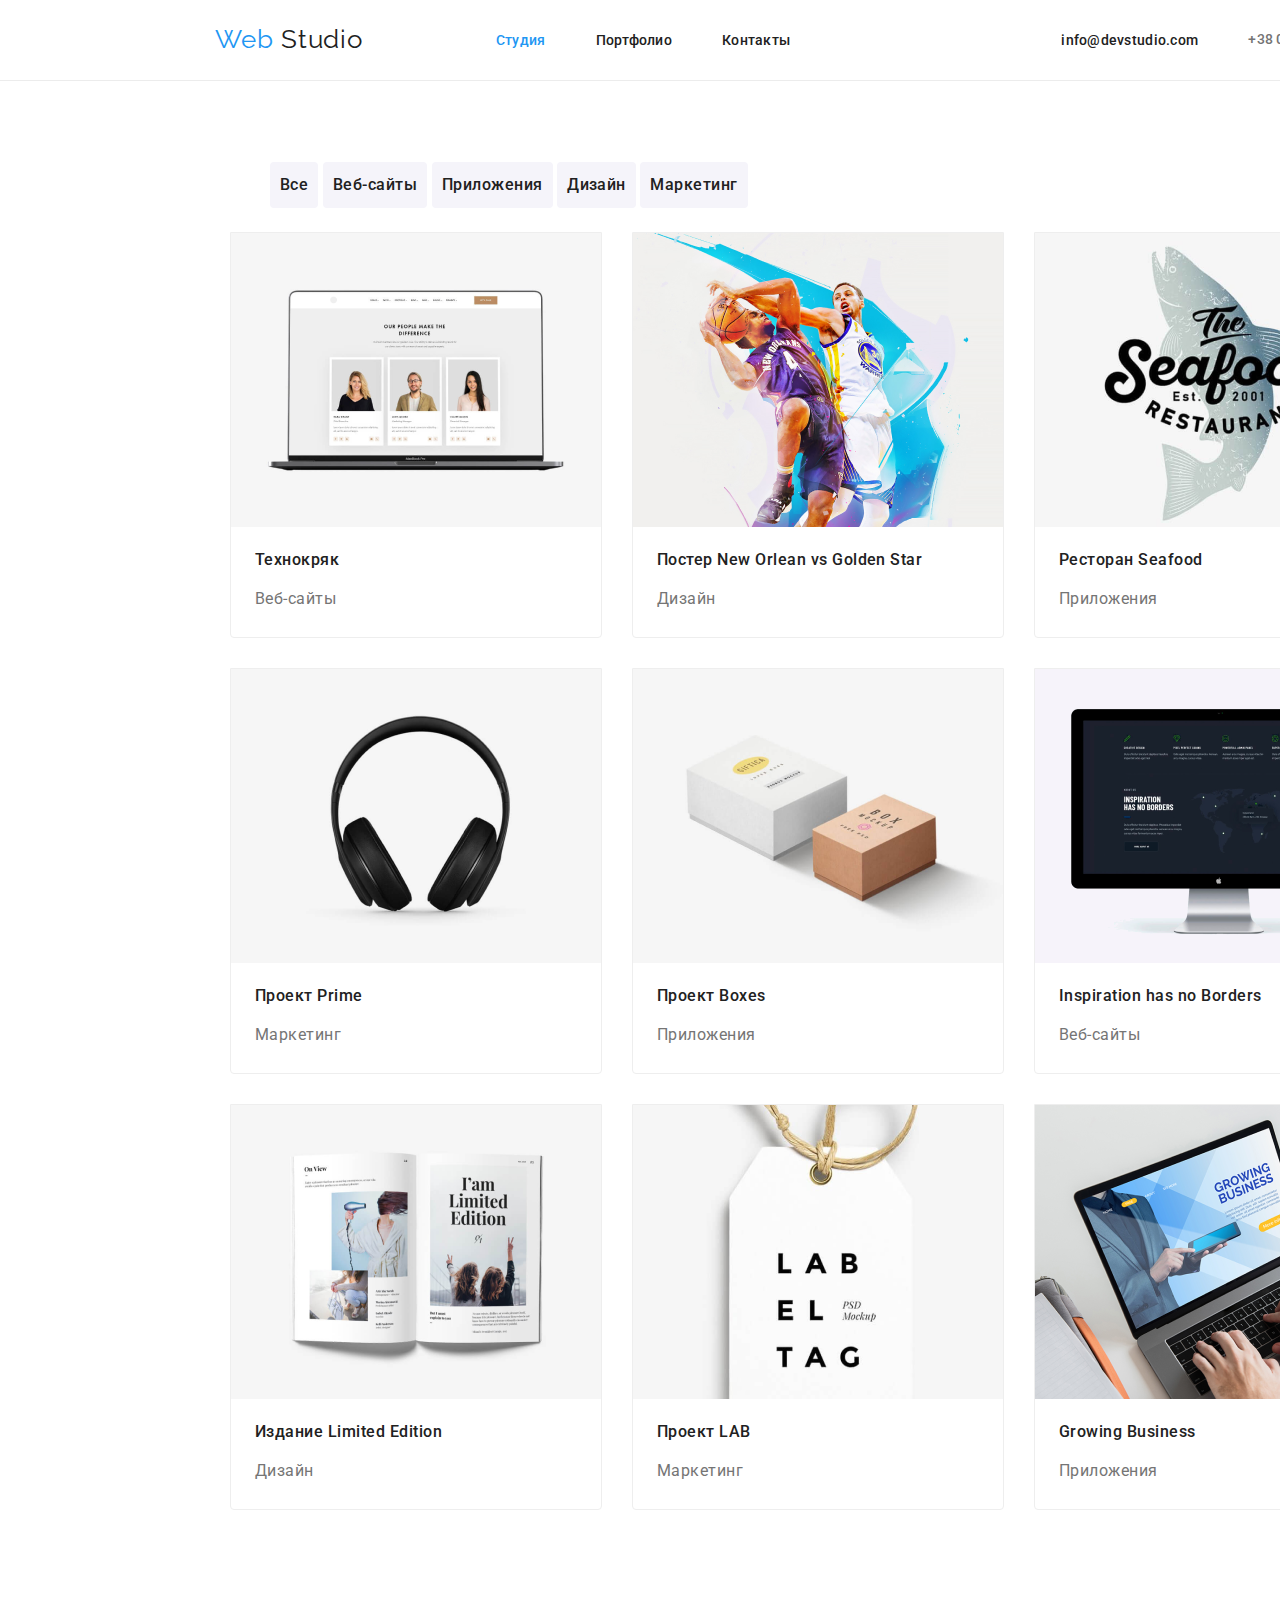
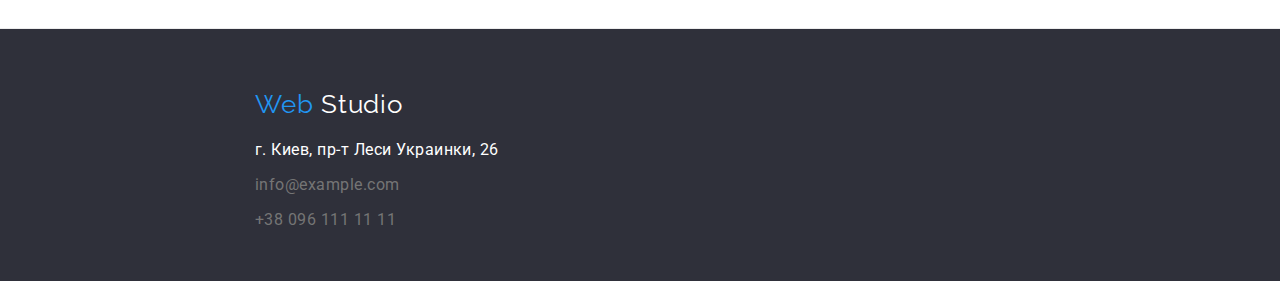
==== portfolio.html @ 9558bde0 "обнова" ====
<!DOCTYPE html>
<html lang="ru">

<head>
<title>макет</title>
<link href="css/styles.css" rel="stylesheet" type="text/css">
<meta charset="utf-8">
<link rel="preconnect" href="https://fonts.googleapis.com">
<link rel="preconnect" href="https://fonts.gstatic.com" crossorigin>
<link href="https://fonts.googleapis.com/css2?family=Raleway:wght@700&family=Roboto:wght@400;500;700;900&display=swap"
    rel="stylesheet">
   </head>

<body>
    <header>
        <nav class="nav">
            <a class="logo" href="index.html">Web <span class="logo-accent">Studio</span></a>
            <ul class="menu list">
                <li><a class="link current" href="/">Студия</a></li>
                <li><a class="link" href="/portfolio.html">Портфолио</a></li>
                <li><a class="link" href="#">Контакты</a></li>
            </ul>
    
            <ul class="address-nav list">
                <li><a class="link" href="emailto:info@devstudio.com">info@devstudio.com</a></li>
                <li><a class="menu-tel">+38 096 111 11 11</a></li>
            </ul>
        </nav>
    </header>
    <main>
        <section class="portfolio">
            <h1 class="htittle">Портфолио</h1>
            <ul class="filter list">
                <li><a href=""  class="link btn secondary">Все</a></li>
                <li><a href=""  class="link btn secondary">Веб-сайты</a></li>
                <li><a href="" class="link btn secondary">Приложения</a></li>
                <li><a href="" class="link btn secondary">Дизайн</a></li>
                <li><a href="" class="link btn secondary">Маркетинг</a></li>
            </ul>            
            <ul class="product list">
                <li class="cardfolio"><img src="/img/portfolio/img1.png"alt="" width="370"><h2 class="tittle">Технокряк</h2><p class="text">Веб-сайты</p></li>
                <li class="cardfolio"><img src="/img/portfolio/img2.png"alt="" width="370"><h2 class="tittle">Постер New Orlean vs Golden Star</h2><p class="text">Дизайн</p></li>
                <li class="cardfolio"><img src="/img/portfolio/img3.png"alt="" width="370"><h2 class="tittle">Ресторан Seafood</h2><p class="text">Приложения</p></li>
                <li class="cardfolio"><img src="/img/portfolio/img4.png"alt="" width="370"><h2 class="tittle">Проект Prime</h2><p class="text">Маркетинг</p></li>
                <li class="cardfolio"><img src="/img/portfolio/img5.png"alt="" width="370"><h2 class="tittle">Проект Boxes</h2><p class="text">Приложения</p></li>
                <li class="cardfolio"><img src="/img/portfolio/img6.png"alt="" width="370"><h2 class="tittle">Inspiration has no Borders</h2><p class="text">Веб-сайты</p></li>
                <li class="cardfolio"><img src="/img/portfolio/img7.png"alt="" width="370"><h2 class="tittle">Издание Limited Edition</h2><p class="text">Дизайн</p></li>
                <li class="cardfolio"><img src="/img/portfolio/img8.png"alt="" width="370"><h2 class="tittle">Проект LAB</h2><p class="text">Маркетинг</p></li>
                <li class="cardfolio"><img src="/img/portfolio/img9.png"alt="" width="370"><h2 class="tittle">Growing Business</h2><p class="text">Приложения</p></li>
            </ul>
        </section>
    </main>
        <footer class="footer-second">
            <a class="footer-logo" href="index.html">Web <span class="footer-accent">Studio</span></a>
            <ul class="footer list">
                <li><a class="address link" href="https://bit.ly/3pXMvUd" target="_blank" rel="noopener noreferrer">г. Киев,
                        пр-т Леси Украинки, 26</a> </li>
                <li>
                    <p class="text">info@example.com</p>
                </li>
                <li>
                    <p class="text">+38 096 111 11 11</p>
                </li>
            </ul>
        </footer>
</body>


</html>
---- css/styles.css ----
:root {
    --primary-grey-colour: #757575;
    --black-colour: #212121;
    --ascent-blue-colour: #2196F3;
    --alt-white-colour: #FFFFFF;
}
body {
    margin: 0px;
    font-family: Roboto;
    letter-spacing: 0.03em;
    background-color: var(--alt-white-colour);
}
.list {
    list-style: none;
}

/*  Логотип  */
.logo {
    padding-top:24px;
    padding-bottom: 25px;
    margin-left: 215px;
    display: block;
    font-family: Raleway, sans-serif;
    font-size: 26px;
    line-height: 1.19;
    text-decoration: none;
    color: var(--ascent-blue-colour);
    letter-spacing: 0.03em;
}
.logo-accent {
    color: var(--black-colour);
}
.footer-accent {
    color: var(--alt-white-colour);
}

/* Меню */
.nav{display: flex;
    width: 1600px;
    height: 80px;
    align-items: center;
    border-bottom: 1px solid #ECECEC;
}
.menu{display: flex;
margin-left: 93px;}
.menu li {
    margin-right: 50px;
    font-weight: 500;
    font-size: 14px;
    line-height: 1.16;
    letter-spacing: 0.02em;
}
.menu .link:last-child{margin-right: 0;}
.link {
    display: block;
    text-decoration: none;
    color: var(--black-colour)
}
.current {
    color: var(--ascent-blue-colour);
}
.menu .link:hover,
.menu .link:focus {
    color: var(--ascent-blue-colour);
}
.address-nav{
    margin: auto;
    display: flex;}
.address-nav li{
    padding-top: 32px;
    padding-bottom: 32px;
    margin-right: 50px;
    font-weight: 500;
    font-size: 14px;
    line-height: 16px;
    letter-spacing: 0.02em;
}
.menu-tel {
    display: block;
    text-decoration: none;
    font-weight: 500;
    font-size: 14px;
    line-height: 1.14;
    letter-spacing: 0.02em;
    color: var(--primary-grey-colour);
}

/* Главный экран*/
.hero {
    max-width: 1600px;
    height: 600px;
    margin-left: 0;
    margin-right: 0;
    background-image: linear-gradient(rgba(0,0,0,0.5));
    background-image: url(/img/Imgbg.jpg)
}

.hero h1 {
    font-weight: 900;
    font-size: 44px;
    line-height: 1.36;
    text-align: center;
    letter-spacing: 0.06em;
    text-transform: uppercase;
    color: var(--alt-white-colour)
}

/* Особености */
.section-tittle {
    visibility: hidden;
    margin: 0px;}
.features {
    width: 1200px;
    height: 251px;
    margin-left: 215px;
    margin-top: 94px;}
.features-ul{
    display: flex;
    flex-wrap: wrap;
padding: 0px;}
.features-ul li {margin-right: 30px;}
.features-ul .list-item:last-child{margin-right: 0px;}
.features-tittle {
    font-weight: 700;
    font-size: 14px;
    line-height: 1.14;
    text-transform: uppercase;
    text-align: left;
    letter-spacing: 0.03em;
    color: var(--black-colour);}
.list-item {
    width: 270px;}

.features-text {
    font-weight: 400;
    font-size: 14px;
    line-height: 1.71;
    letter-spacing: 0.03em;
    color: var(--primary-grey-colour);
}

/* Кнопки */
.btn {
    color: var(--text-colour);
    background-color: var(--alt-white-colour);
}

.btn.primary {
    

    font-weight: 700;
    font-size: 16px;
    line-height: 1.88;
    align-items: center;
    text-align: center;
    letter-spacing: 0.06em;

    border-radius: 4px;
    background-color: var(--ascent-blue-colour);
    color: var(--alt-white-colour)
}

.btn.primary:hover {
    box-shadow: 0px 4px 4px rgba(0, 0, 0, 0.15);
    border-radius: 4px;
    cursor: pointer;
}

.btn.secondary {
    color: var(--black-colour);
    background-color: #F5F4FA;
    border-radius: 4px;
    border-color: #F5F4FA;
  
    font-family: 'Roboto';
    font-weight: 500;
    font-size: 16px;
    line-height: 1.62;
    text-align: center;
}

.btn.secondary:hover {
    color: var(--alt-white-colour);
    background: #2196F3;
    transition-duration: 0, 3s;
    box-shadow: 0px 3px 1px rgba(0, 0, 0, 0.1), 0px 1px 2px rgba(0, 0, 0, 0.08), 0px 2px 2px rgba(0, 0, 0, 0.12);
    border-radius: 4px;
}

/* Чем мы занимаемся */
.work {
    position: absolute;
    left: 185px;
    top: 929px;
}

.work-ul li {
    margin-inline: 30px;
    display: inline-block;
}

.work .tittle {
    position: relative;
    left: 30px;
    color: var(--black-colour);
    font-weight: 700;
    font-size: 36px;
    line-height: 1.16;
    text-align: center;
    margin-top: 94px;
    margin-bottom: 50px;
}

.box {
    width: 370px
}

/* Наша команда */
.team {
    position: absolute;
    width: 1600px;
    height: 648px;
    left: 0px;
    top: 1494px;
    background-color: #F5F4FA;
}

.card-ul li {
    position: relative;
    top: 94px;
    left: 185px;
    width: 270px;
    display: inline-block;
    margin-left: 30px;
}

.card {
    width: 270px;
    height: 368px;
    background: #FFFFFF;
    /* material shadow v1 */
    border-radius: 0px 0px 4px 4px;
}

.card:hover {
    box-shadow: 0px 1px 3px rgba(0, 0, 0, 0.12), 0px 1px 1px rgba(0, 0, 0, 0.14), 0px 2px 1px rgba(0, 0, 0, 0.2);
    cursor: pointer;
}

.team .title {
    position: relative;
    top: 60px;
    left: 45px;
    color: var(--black-colour);
    font-weight: 700;
    font-size: 36px;
    line-height: 1.16;
    text-align: center;
}

.card .tittle {
    font-weight: 500;
    font-size: 16px;
    line-height: 1.18;
    text-align: center;
    color: var(--black-colour);
}

.card .text {
    font-weight: 400;
    font-size: 16px;
    line-height: 1.18;
    text-align: center;
    color: var(--primary-grey-colour);
}

/* Подвал */
footer {
    position: absolute;
    width: 1600px;
    height: 252px;
    left: 0px;
    top: 2137px;

    background-color: #2F303A;
    border-top: 1px solid #ECECEC;
}
.footer {margin-left: 215px;
margin-top: 111px;}
.footer-second{
    position: absolute;
    top: 1628px;
}
.footer-logo {
    position: absolute;
    left: 255px;
    top: 60px;
    font-family: Raleway, sans-serif;
    font-size: 26px;
    line-height: 1.19;
    text-decoration: none;
    color: var(--ascent-blue-colour);
    letter-spacing: 0.03em;
}
.footer .text {
    color: var(--primary-grey-colour);
}
.address {
    color: var(--alt-white-colour);
}

/* Портфолио */
.portfolio {
    width: 1230px;
    padding-left: 15px;
    padding-right: 15px;
    margin-left: 215px;
}
.cardfolio {
    width: 370px;
    height: 404px;
    background: #FFFFFF;
    margin-right: 30px;
    /* material shadow v1 */
    border-radius: 0px 0px 4px 4px;
    border: 1px solid #EEEEEE;
}
.cardfolio:nth-child(3n){margin-right: 0px;}
.cardfolio:not(:nth-child(3n)) {
    margin-bottom: 30px;
}
.cardfolio:hover {
    box-shadow: 0px 1px 3px rgba(0, 0, 0, 0.12), 0px 1px 1px rgba(0, 0, 0, 0.14), 0px 2px 1px rgba(0, 0, 0, 0.2);
    cursor: pointer;
}
.product{
    display: flex;
    flex-wrap: wrap;
    padding-inline-start: 0px;}
.product li {
    display: inline-block;
}
.product .text {
    font-weight: 400;
    font-size: 16px;
    line-height: 1.18;
    margin-left: 24px;
    margin-top: 20px;
    color: var(--primary-grey-colour);
}
.product .tittle {
    font-weight: 500;
    font-size: 16px;
    line-height: 1.18;
    margin-left: 24px;
    margin-top: 20px;
    color: var(--black-colour);
}
.htittle {
    visibility: hidden;
}
.filter {
    width: 611px;
    height: 54px;
    margin-right: 8px;    
}
.filter .list{margin-right: 8px;
    padding: 0px;}
    .filter .link {padding: 10px}
    .filter .link:last-child{margin-right: 0px;}
.filter li {
    display: inline-block;
}
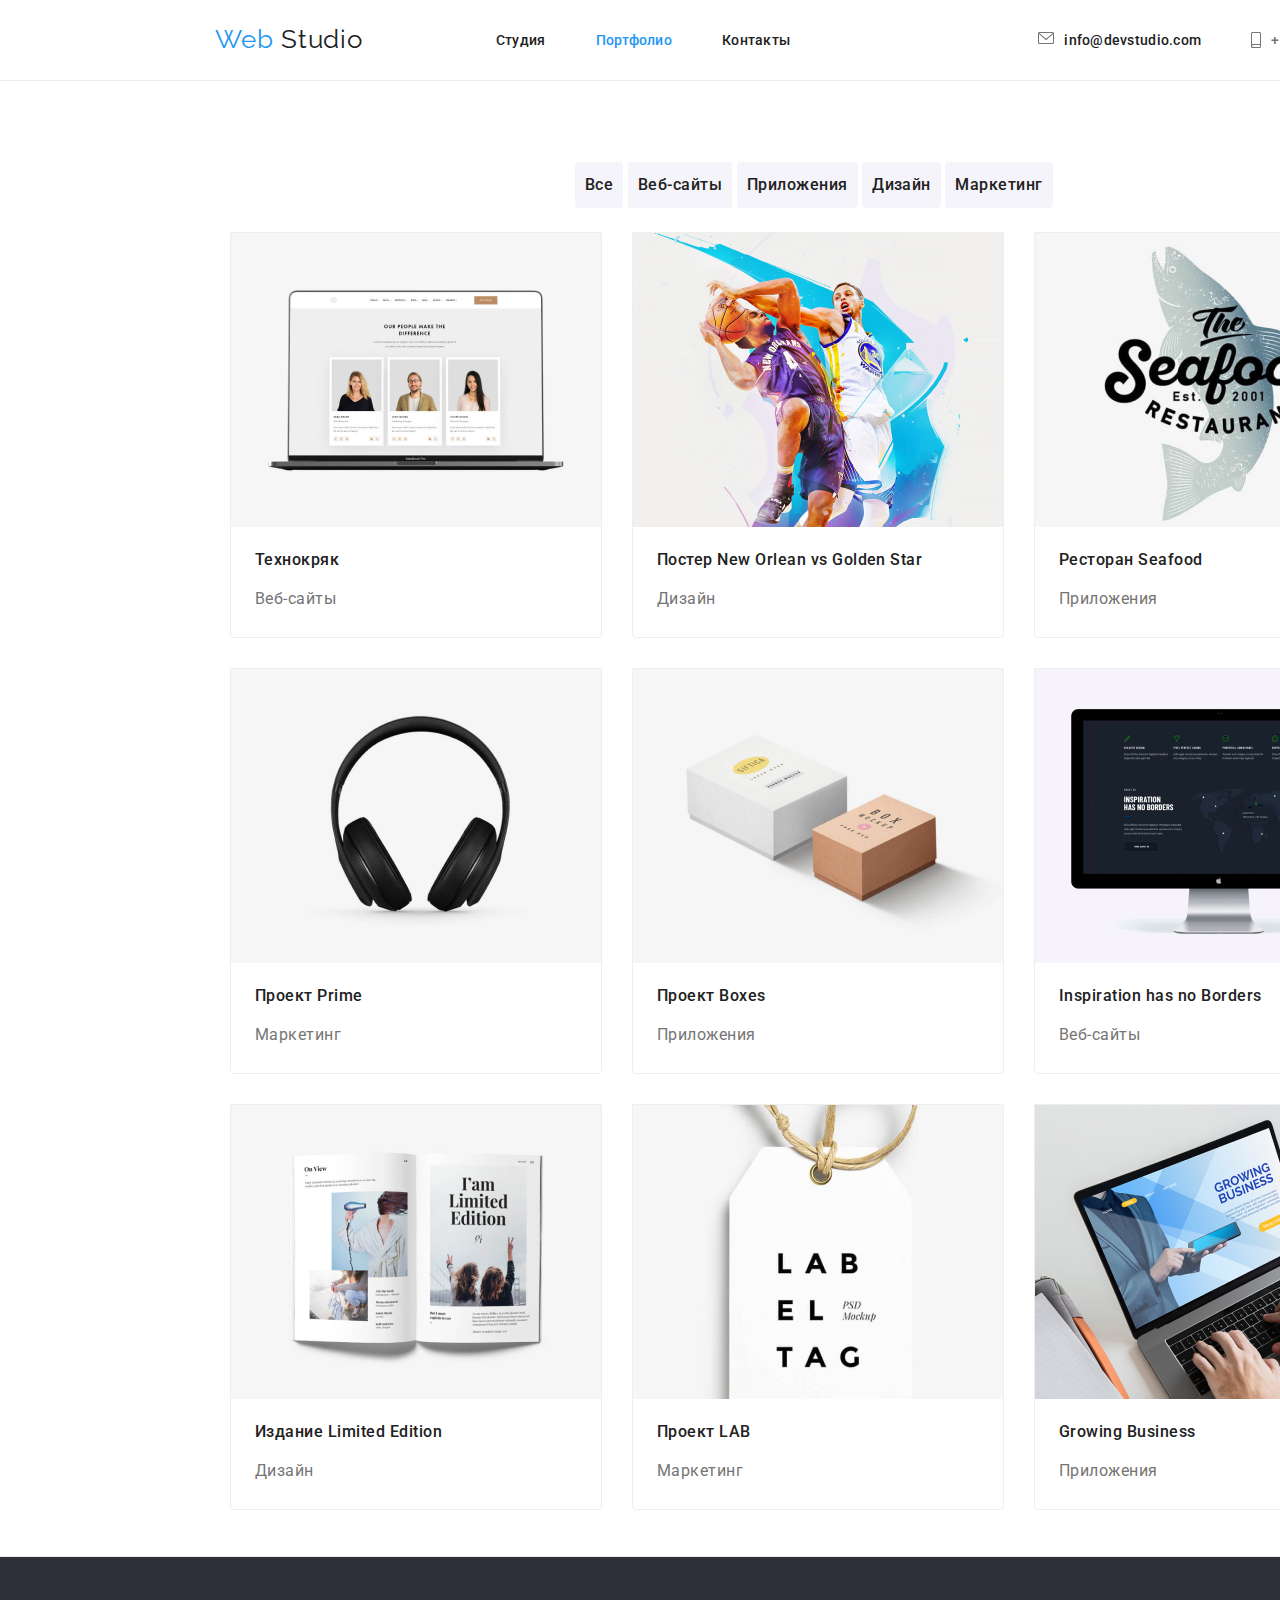
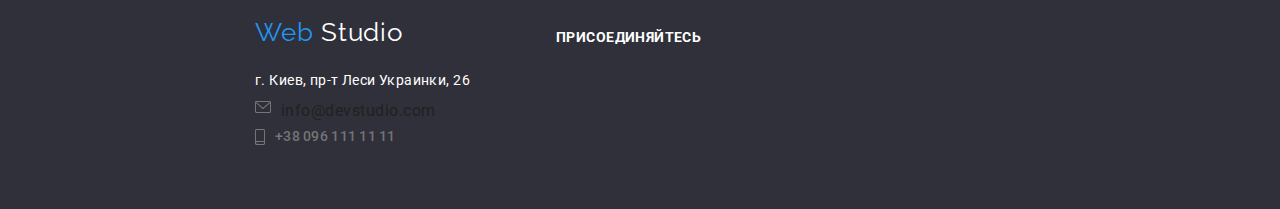
==== commit 4f8faa63: "еще иконки" ====
--- a/portfolio.html
+++ b/portfolio.html
@@ -10,20 +10,18 @@
 <link href="https://fonts.googleapis.com/css2?family=Raleway:wght@700&family=Roboto:wght@400;500;700;900&display=swap"
     rel="stylesheet">
    </head>
-
 <body>
     <header>
         <nav class="nav">
             <a class="logo" href="index.html">Web <span class="logo-accent">Studio</span></a>
             <ul class="menu list">
-                <li><a class="link current" href="/">Студия</a></li>
-                <li><a class="link" href="/portfolio.html">Портфолио</a></li>
+                <li><a class="link" href="/">Студия</a></li>
+                <li><a class="link current" href="/portfolio.html">Портфолио</a></li>
                 <li><a class="link" href="#">Контакты</a></li>
             </ul>
-    
             <ul class="address-nav list">
-                <li><a class="link" href="emailto:info@devstudio.com">info@devstudio.com</a></li>
-                <li><a class="menu-tel">+38 096 111 11 11</a></li>
+                <li class="email"><a class="link" href="emailto:info@devstudio.com">info@devstudio.com</a></li>
+                <li class="menu-tel">+38 096 111 11 11</li>
             </ul>
         </nav>
     </header>
@@ -31,8 +29,8 @@
         <section class="portfolio">
             <h1 class="htittle">Портфолио</h1>
             <ul class="filter list">
-                <li><a href=""  class="link btn secondary">Все</a></li>
-                <li><a href=""  class="link btn secondary">Веб-сайты</a></li>
+                <li><a href="" class="link btn secondary">Все</a></li>
+                <li><a href="" class="link btn secondary">Веб-сайты</a></li>
                 <li><a href="" class="link btn secondary">Приложения</a></li>
                 <li><a href="" class="link btn secondary">Дизайн</a></li>
                 <li><a href="" class="link btn secondary">Маркетинг</a></li>
@@ -50,20 +48,16 @@
             </ul>
         </section>
     </main>
-        <footer class="footer-second">
-            <a class="footer-logo" href="index.html">Web <span class="footer-accent">Studio</span></a>
-            <ul class="footer list">
-                <li><a class="address link" href="https://bit.ly/3pXMvUd" target="_blank" rel="noopener noreferrer">г. Киев,
-                        пр-т Леси Украинки, 26</a> </li>
-                <li>
-                    <p class="text">info@example.com</p>
-                </li>
-                <li>
-                    <p class="text">+38 096 111 11 11</p>
-                </li>
-            </ul>
-        </footer>
+<footer class="footer">
+    <div>
+        <a class="footer-logo" href="index.html">Web <span class="footer-accent">Studio</span></a>
+        <ul class="adres list">
+            <li><a class="ulica link" href="https://bit.ly/3pXMvUd" target="_blank" rel="noopener noreferrer">г. Киев, пр-т Леси Украинки, 26</a> </li>
+            <li class="email grey"><a class="link" href="emailto:info@devstudio.com">info@devstudio.com</a></li>
+            <li class="menu-tel">+38 096 111 11 11</li>
+        </ul>
+    </div>
+    <div class="social">присоединяйтесь</div>
+</footer>
 </body>
-
-
 </html>--- a/css/styles.css
+++ b/css/styles.css
@@ -56,6 +56,13 @@
     text-decoration: none;
     color: var(--black-colour)
 }
+.link:hover{color: var(--ascent-blue-colour);}
+.email{display: flex;}
+.email::before{content: '';
+    width: 16px;
+    height: 12px;
+    margin-right: 10px;
+background-image: url(/img/svg/icons/envelope.svg);}
 .current {
     color: var(--ascent-blue-colour);
 }
@@ -76,7 +83,7 @@
     letter-spacing: 0.02em;
 }
 .menu-tel {
-    display: block;
+    display: flex;
     text-decoration: none;
     font-weight: 500;
     font-size: 14px;
@@ -84,18 +91,26 @@
     letter-spacing: 0.02em;
     color: var(--primary-grey-colour);
 }
+.menu-tel::before{content: '';
+    width: 10px;
+    height: 16px;
+    margin-right: 10px;
+    background-image: url(/img/svg/icons/smartphone.svg);}
 
 /* Главный экран*/
 .hero {
     max-width: 1600px;
     height: 600px;
+    display: flex;
+        align-items: center;
+        justify-content: center;
+        flex-direction: column;
     margin-left: 0;
     margin-right: 0;
-    background-image: linear-gradient(rgba(0,0,0,0.5));
-    background-image: url(/img/Imgbg.jpg)
-}
-
+    background: linear-gradient(rgba(47,48,58,0.4), rgba(47,48,58,0.4)), url(/img/Imgbg.jpg)
+}
 .hero h1 {
+    margin: 0px;
     font-weight: 900;
     font-size: 44px;
     line-height: 1.36;
@@ -111,13 +126,15 @@
     margin: 0px;}
 .features {
     width: 1200px;
-    height: 251px;
+    height: 279px;
     margin-left: 215px;
-    margin-top: 94px;}
+    margin-top: 65px;
+    }
 .features-ul{
     display: flex;
     flex-wrap: wrap;
-padding: 0px;}
+    padding: 0px;
+    }
 .features-ul li {margin-right: 30px;}
 .features-ul .list-item:last-child{margin-right: 0px;}
 .features-tittle {
@@ -129,8 +146,27 @@
     letter-spacing: 0.03em;
     color: var(--black-colour);}
 .list-item {
-    width: 270px;}
-
+    display: flex;
+    flex-direction: column;
+    width: 270px;
+    height: 251px;}
+.list-item::before{
+    content: '';
+    height: 120px;
+    border-radius: 4px;
+    background-color: #F5F4FA;
+    background-repeat: no-repeat;
+    background-position: center;
+}
+.list-item:nth-child(1)::before {
+    background-image: url(/img/svg/icons/antenna\ 1.svg);}
+.list-item:nth-child(2)::before {
+    background-image: url(/img/svg/icons/clock\ 1.svg);
+}
+.list-item:nth-child(3)::before {
+    background-image: url(/img/svg/icons/diagram\ 1.svg);
+}
+.list-item:nth-child(4)::before{background-image: url(/img/svg/icons/astronaut\ 1.svg);}
 .features-text {
     font-weight: 400;
     font-size: 14px;
@@ -138,7 +174,6 @@
     letter-spacing: 0.03em;
     color: var(--primary-grey-colour);
 }
-
 /* Кнопки */
 .btn {
     color: var(--text-colour);
@@ -146,39 +181,35 @@
 }
 
 .btn.primary {
-    
-
+    width: 200px;
+    height: 50px;
+    margin-top: 30px;
     font-weight: 700;
     font-size: 16px;
     line-height: 1.88;
     align-items: center;
     text-align: center;
     letter-spacing: 0.06em;
-
     border-radius: 4px;
     background-color: var(--ascent-blue-colour);
     color: var(--alt-white-colour)
 }
-
 .btn.primary:hover {
     box-shadow: 0px 4px 4px rgba(0, 0, 0, 0.15);
     border-radius: 4px;
     cursor: pointer;
 }
-
 .btn.secondary {
     color: var(--black-colour);
     background-color: #F5F4FA;
     border-radius: 4px;
     border-color: #F5F4FA;
-  
     font-family: 'Roboto';
     font-weight: 500;
     font-size: 16px;
     line-height: 1.62;
     text-align: center;
 }
-
 .btn.secondary:hover {
     color: var(--alt-white-colour);
     background: #2196F3;
@@ -186,78 +217,66 @@
     box-shadow: 0px 3px 1px rgba(0, 0, 0, 0.1), 0px 1px 2px rgba(0, 0, 0, 0.08), 0px 2px 2px rgba(0, 0, 0, 0.12);
     border-radius: 4px;
 }
-
 /* Чем мы занимаемся */
 .work {
-    position: absolute;
-    left: 185px;
-    top: 929px;
-}
-
+    width: 1200px;
+    height: 386px;
+    margin-top: 94px;
+    margin-left: 215px;
+}
+.work-ul{padding-inline-start: 0px;}
+.work-ul li:last-child {
+    margin-right: 0px;
+}
 .work-ul li {
-    margin-inline: 30px;
     display: inline-block;
-}
-
+    margin-right: 30px;
+}
 .work .tittle {
-    position: relative;
-    left: 30px;
     color: var(--black-colour);
     font-weight: 700;
     font-size: 36px;
     line-height: 1.16;
-    text-align: center;
-    margin-top: 94px;
-    margin-bottom: 50px;
-}
-
-.box {
-    width: 370px
+    text-align: center;    
 }
 
 /* Наша команда */
 .team {
-    position: absolute;
     width: 1600px;
-    height: 648px;
-    left: 0px;
-    top: 1494px;
+    height: 708px;
+    margin-top: 94px;
+    display: flex;
     background-color: #F5F4FA;
-}
-
+    flex-direction: column;
+}
+.team .title {
+    margin-top: 94px;
+    color: var(--black-colour);
+    font-weight: 700;
+    font-size: 36px;
+    line-height: 1.16;
+    text-align: center;
+}
+.card-ul{
+    padding-inline: 0px;
+    margin-left: 215px;}
 .card-ul li {
-    position: relative;
-    top: 94px;
-    left: 185px;
     width: 270px;
     display: inline-block;
-    margin-left: 30px;
-}
-
+    margin-right: 30px;
+}
+.card-ul li:last-child{margin-right: 0px;}
 .card {
     width: 270px;
-    height: 368px;
+    height: 428px;
     background: #FFFFFF;
     /* material shadow v1 */
     border-radius: 0px 0px 4px 4px;
 }
-
 .card:hover {
     box-shadow: 0px 1px 3px rgba(0, 0, 0, 0.12), 0px 1px 1px rgba(0, 0, 0, 0.14), 0px 2px 1px rgba(0, 0, 0, 0.2);
     cursor: pointer;
 }
-
-.team .title {
-    position: relative;
-    top: 60px;
-    left: 45px;
-    color: var(--black-colour);
-    font-weight: 700;
-    font-size: 36px;
-    line-height: 1.16;
-    text-align: center;
-}
-
 .card .tittle {
     font-weight: 500;
     font-size: 16px;
@@ -265,7 +284,6 @@
     text-align: center;
     color: var(--black-colour);
 }
-
 .card .text {
     font-weight: 400;
     font-size: 16px;
@@ -274,27 +292,67 @@
     color: var(--primary-grey-colour);
 }
 
+/*Постояные клиенты*/
+.clients{display: flex;
+    flex-wrap: wrap;
+    margin-top: 94px;
+    width: 1170px;
+    height: 184px;}
+.clients .tittle{
+    font-weight: 700;
+    font-size: 36px;
+    line-height: 42px;
+    text-align: center;}
+.emblem{display: inline-block;}
+.clients .eblem::after{
+    content: '';
+    width: 170px;
+    height: 92px;
+    border: 1px solid #AFB1B8;
+    border-radius: 4px;
+    background-image: url(/img/svg/partners/Logo.svg);
+}
 /* Подвал */
 footer {
-    position: absolute;
     width: 1600px;
     height: 252px;
-    left: 0px;
-    top: 2137px;
-
     background-color: #2F303A;
     border-top: 1px solid #ECECEC;
 }
-.footer {margin-left: 215px;
-margin-top: 111px;}
+.footer {display: flex;}
+.adres{
+    width: 231px;
+    margin-left: 215px;
+    margin-top: 20px;}
+.adres li{margin-bottom: 9px;}
+.adres .ulica{font-weight: 400;
+    font-size: 14px;
+    line-height: 24px;
+    letter-spacing: 0.03em;
+    color: var(--alt-white-colour);}
+.adres .text{
+    font-weight: 400;
+    font-size: 14px;
+    line-height: 24px;
+    letter-spacing: 0.03em;
+    color: var(--primary-grey-colour);}
+.social{display:block;
+    margin-top: 72px;
+    margin-left: 70px;
+    font-weight: 700;
+    font-size: 14px;
+    line-height: 16px;
+    letter-spacing: 0.03em;
+    text-transform: uppercase;
+    color: var(--alt-white-colour);}
 .footer-second{
-    position: absolute;
-    top: 1628px;
+    
 }
 .footer-logo {
-    position: absolute;
-    left: 255px;
-    top: 60px;
+    display: block;
+    margin-left: 255px;
+    margin-top: 60px;
+    width: 155px;
     font-family: Raleway, sans-serif;
     font-size: 26px;
     line-height: 1.19;
@@ -304,9 +362,6 @@
 }
 .footer .text {
     color: var(--primary-grey-colour);
-}
-.address {
-    color: var(--alt-white-colour);
 }
 
 /* Портфолио */
@@ -362,7 +417,8 @@
 .filter {
     width: 611px;
     height: 54px;
-    margin-right: 8px;    
+    margin-left: 305px;
+        
 }
 .filter .list{margin-right: 8px;
     padding: 0px;}
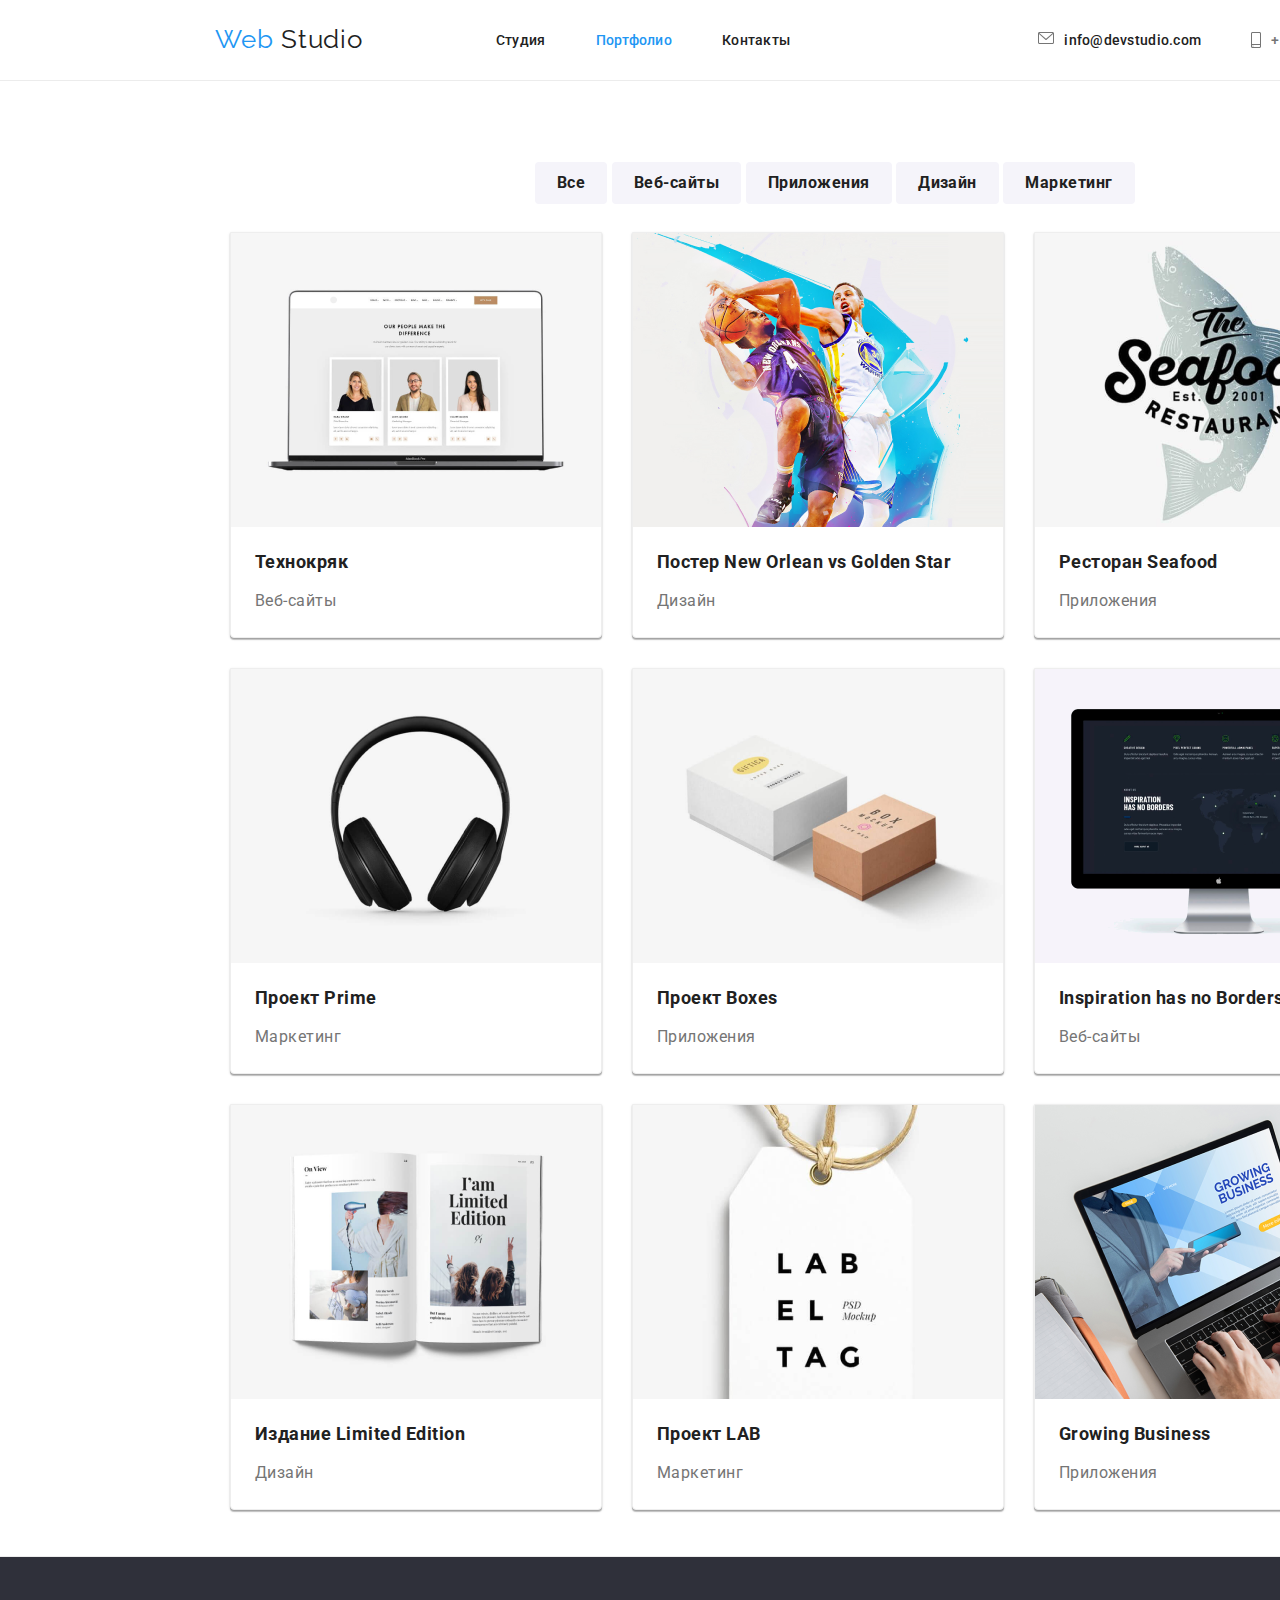
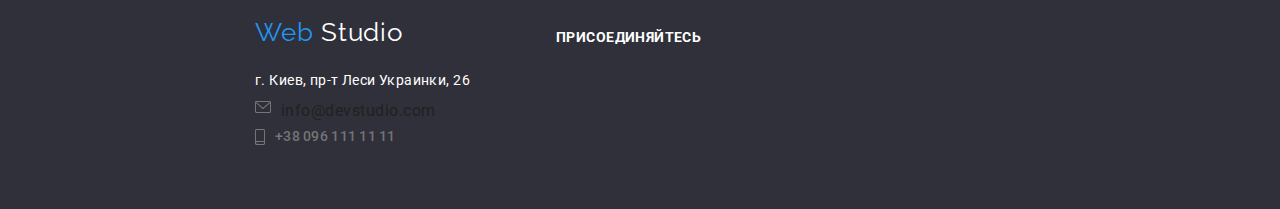
==== commit 1f0ca0a5: "добавил модальное окно и оверлей" ====
--- a/portfolio.html
+++ b/portfolio.html
@@ -36,15 +36,24 @@
                 <li><a href="" class="link btn secondary">Маркетинг</a></li>
             </ul>            
             <ul class="product list">
-                <li class="cardfolio"><img src="/img/portfolio/img1.png"alt="" width="370"><h2 class="tittle">Технокряк</h2><p class="text">Веб-сайты</p></li>
-                <li class="cardfolio"><img src="/img/portfolio/img2.png"alt="" width="370"><h2 class="tittle">Постер New Orlean vs Golden Star</h2><p class="text">Дизайн</p></li>
-                <li class="cardfolio"><img src="/img/portfolio/img3.png"alt="" width="370"><h2 class="tittle">Ресторан Seafood</h2><p class="text">Приложения</p></li>
-                <li class="cardfolio"><img src="/img/portfolio/img4.png"alt="" width="370"><h2 class="tittle">Проект Prime</h2><p class="text">Маркетинг</p></li>
-                <li class="cardfolio"><img src="/img/portfolio/img5.png"alt="" width="370"><h2 class="tittle">Проект Boxes</h2><p class="text">Приложения</p></li>
-                <li class="cardfolio"><img src="/img/portfolio/img6.png"alt="" width="370"><h2 class="tittle">Inspiration has no Borders</h2><p class="text">Веб-сайты</p></li>
-                <li class="cardfolio"><img src="/img/portfolio/img7.png"alt="" width="370"><h2 class="tittle">Издание Limited Edition</h2><p class="text">Дизайн</p></li>
-                <li class="cardfolio"><img src="/img/portfolio/img8.png"alt="" width="370"><h2 class="tittle">Проект LAB</h2><p class="text">Маркетинг</p></li>
-                <li class="cardfolio"><img src="/img/portfolio/img9.png"alt="" width="370"><h2 class="tittle">Growing Business</h2><p class="text">Приложения</p></li>
+                <li class="cardfolio"><img class="thumb" src="/img/portfolio/img1.png"alt="" width="370"><h2 class="tittle">Технокряк</h2><p class="text">Веб-сайты</p><p class="overlay">Ресурс предлагает комплексные предложения с разным уровнем функционала и сервисов. Все это позволит посетителю получить
+                исчерпывающие сведения о компании или частном лице</p></li>
+                <li class="cardfolio"><img class="thumb" src="/img/portfolio/img2.png"alt="" width="370"><h2 class="tittle">Постер New Orlean vs Golden Star</h2><p class="text">Дизайн</p><p class="overlay">Ресурс предлагает комплексные предложения с разным уровнем функционала и сервисов. Все это позволит посетителю получить
+                исчерпывающие сведения о компании или частном лице</p></li>
+                <li class="cardfolio"><img  class="thumb"src="/img/portfolio/img3.png"alt="" width="370"><h2 class="tittle">Ресторан Seafood</h2><p class="text">Приложения</p><p class="overlay">Ресурс предлагает комплексные предложения с разным уровнем функционала и сервисов. Все это позволит посетителю получить
+                исчерпывающие сведения о компании или частном лице</p></li>
+                <li class="cardfolio"><img class="thumb" src="/img/portfolio/img4.png"alt="" width="370"><h2 class="tittle">Проект Prime</h2><p class="text">Маркетинг</p><p class="overlay">Ресурс предлагает комплексные предложения с разным уровнем функционала и сервисов. Все это позволит посетителю получить
+                исчерпывающие сведения о компании или частном лице</p></li>
+                <li class="cardfolio"><img  class="thumb"src="/img/portfolio/img5.png"alt="" width="370"><h2 class="tittle">Проект Boxes</h2><p class="text">Приложения</p><p class="overlay">Ресурс предлагает комплексные предложения с разным уровнем функционала и сервисов. Все это позволит посетителю получить
+                исчерпывающие сведения о компании или частном лице</p></li>
+                <li class="cardfolio"><img class="thumb" src="/img/portfolio/img6.png"alt="" width="370"><h2 class="tittle">Inspiration has no Borders</h2><p class="text">Веб-сайты</p><p class="overlay">Ресурс предлагает комплексные предложения с разным уровнем функционала и сервисов. Все это позволит посетителю получить
+                исчерпывающие сведения о компании или частном лице</p></li>
+                <li class="cardfolio"><img  class="thumb"src="/img/portfolio/img7.png"alt="" width="370"><h2 class="tittle">Издание Limited Edition</h2><p class="text">Дизайн</p><p class="overlay">Ресурс предлагает комплексные предложения с разным уровнем функционала и сервисов. Все это позволит посетителю получить
+                исчерпывающие сведения о компании или частном лице</p></li>
+                <li class="cardfolio"><img  class="thumb"src="/img/portfolio/img8.png"alt="" width="370"><h2 class="tittle">Проект LAB</h2><p class="text">Маркетинг</p><p class="overlay">Ресурс предлагает комплексные предложения с разным уровнем функционала и сервисов. Все это позволит посетителю получить
+                исчерпывающие сведения о компании или частном лице</p></li>
+                <li class="cardfolio"><img  class="thumb"src="/img/portfolio/img9.png"alt="" width="370"><h2 class="tittle">Growing Business</h2><p class="text">Приложения</p><p class="overlay">Ресурс предлагает комплексные предложения с разным уровнем функционала и сервисов. Все это позволит посетителю получить
+                исчерпывающие сведения о компании или частном лице</p></li>
             </ul>
         </section>
     </main>
@@ -57,7 +66,7 @@
             <li class="menu-tel">+38 096 111 11 11</li>
         </ul>
     </div>
-    <div class="social">присоединяйтесь</div>
+    <div><p class="social">присоединяйтесь</p></div>
 </footer>
 </body>
 </html>--- a/css/styles.css
+++ b/css/styles.css
@@ -119,6 +119,27 @@
     text-transform: uppercase;
     color: var(--alt-white-colour)
 }
+.backdrop{
+    position: fixed;
+    top: 0;
+    left: 0;
+    width: 100%;
+    height: 100%;
+    z-index: 1;
+    background-color: rgba(0, 0, 0, 0.2);}
+.backdrop.is-hidden{
+    opacity: 0; 
+    pointer-events: none;}
+.modal{
+    width: 528px;
+    height: 581px;
+    position: absolute;
+    top: 50%;
+    left: 50%;
+    transform: translate(-50%,-50%);
+    background: #FFFFFF;
+    box-shadow: 0px 1px 3px rgba(0, 0, 0, 0.12), 0px 1px 1px rgba(0, 0, 0, 0.14), 0px 2px 1px rgba(0, 0, 0, 0.2);
+    border-radius: 4px;}
 
 /* Особености */
 .section-tittle {
@@ -138,6 +159,8 @@
 .features-ul li {margin-right: 30px;}
 .features-ul .list-item:last-child{margin-right: 0px;}
 .features-tittle {
+    margin-top: 30px;
+    margin-bottom: 0px;
     font-weight: 700;
     font-size: 14px;
     line-height: 1.14;
@@ -204,8 +227,7 @@
     background-color: #F5F4FA;
     border-radius: 4px;
     border-color: #F5F4FA;
-    font-family: 'Roboto';
-    font-weight: 500;
+    font-weight: 700;
     font-size: 16px;
     line-height: 1.62;
     text-align: center;
@@ -217,6 +239,23 @@
     box-shadow: 0px 3px 1px rgba(0, 0, 0, 0.1), 0px 1px 2px rgba(0, 0, 0, 0.08), 0px 2px 2px rgba(0, 0, 0, 0.12);
     border-radius: 4px;
 }
+.btn.modal{
+    
+    width: 200px;
+    height: 50px;
+    margin-top: 40px;
+    font-weight: 700;
+    font-size: 16px;
+    line-height: 1.88;
+    align-items: center;
+    text-align: center;
+    letter-spacing: 0.06em;
+    border-radius: 4px;
+    background-color: var(--ascent-blue-colour);
+    color: var(--alt-white-colour)}
+.btn.modal:hover{box-shadow: 0px 4px 4px rgba(0, 0, 0, 0.15);
+    border-radius: 4px;
+    cursor: pointer;}
 /* Чем мы занимаемся */
 .work {
     width: 1200px;
@@ -232,6 +271,23 @@
     display: inline-block;
     margin-right: 30px;
 }
+.prod{position: relative;
+height: 294px;}
+.prod-tittle{
+    position: absolute;
+    bottom: 0%;
+    width: 100%;
+    padding-top: 27px;
+    padding-bottom: 27px;
+    margin-bottom: 0px;
+    font-weight: 700;
+    font-size: 14px;
+    line-height: 16px;
+    text-align: center;
+    text-transform: uppercase;
+    background: rgba(47, 48, 58, 0.8);
+    color: var(--alt-white-colour);}
+
 .work .tittle {
     color: var(--black-colour);
     font-weight: 700;
@@ -267,6 +323,7 @@
 }
 .card-ul li:last-child{margin-right: 0px;}
 .card {
+    position: relative;
     width: 270px;
     height: 428px;
     background: #FFFFFF;
@@ -291,6 +348,14 @@
     text-align: center;
     color: var(--primary-grey-colour);
 }
+.social-link{
+    position: absolute;
+    bottom: 0%;
+    height: 44px;
+    width: 206px;
+    margin-left: 32px;
+    margin-bottom: 30px;
+    background-color: brown;}
 
 /*Постояные клиенты*/
 .clients{display: flex;
@@ -336,7 +401,8 @@
     line-height: 24px;
     letter-spacing: 0.03em;
     color: var(--primary-grey-colour);}
-.social{display:block;
+.social{position: relative;
+    display:block;
     margin-top: 72px;
     margin-left: 70px;
     font-weight: 700;
@@ -345,9 +411,6 @@
     letter-spacing: 0.03em;
     text-transform: uppercase;
     color: var(--alt-white-colour);}
-.footer-second{
-    
-}
 .footer-logo {
     display: block;
     margin-left: 255px;
@@ -372,6 +435,7 @@
     margin-left: 215px;
 }
 .cardfolio {
+    position: relative;
     width: 370px;
     height: 404px;
     background: #FFFFFF;
@@ -379,13 +443,35 @@
     /* material shadow v1 */
     border-radius: 0px 0px 4px 4px;
     border: 1px solid #EEEEEE;
-}
+    box-shadow: 0px 1px 3px rgba(0, 0, 0, 0.12), 0px 1px 1px rgba(0, 0, 0, 0.14), 0px 2px 1px rgba(0, 0, 0, 0.2);
+}
+.thumb::before{content: '';
+display: inline-block;
+position: absolute;
+width: 100%;
+height: 100%;
+background-color: rgba(200, 150, 0, 0.5);}
+.thumb{position: relative;}
+.overlay{
+    position: absolute;
+    top: 0%;
+    padding-left: 24px;
+    padding-bottom: 63px;
+    padding-top: 63px;
+    margin: 0;    
+    font-weight: 400;
+    font-size: 18px;
+    line-height: 28px;
+    opacity: 0;
+    color: #FFFFFF;}
 .cardfolio:nth-child(3n){margin-right: 0px;}
 .cardfolio:not(:nth-child(3n)) {
     margin-bottom: 30px;
 }
-.cardfolio:hover {
-    box-shadow: 0px 1px 3px rgba(0, 0, 0, 0.12), 0px 1px 1px rgba(0, 0, 0, 0.14), 0px 2px 1px rgba(0, 0, 0, 0.2);
+.cardfolio:hover .overlay { 
+    opacity: 1;
+    background-color: rgba(33, 150, 243, 0.9);
+    transition: 300ms;
     cursor: pointer;
 }
 .product{
@@ -404,8 +490,8 @@
     color: var(--primary-grey-colour);
 }
 .product .tittle {
-    font-weight: 500;
-    font-size: 16px;
+    font-weight: 700;
+    font-size: 18px;
     line-height: 1.18;
     margin-left: 24px;
     margin-top: 20px;
@@ -418,11 +504,14 @@
     width: 611px;
     height: 54px;
     margin-left: 305px;
-        
-}
-.filter .list{margin-right: 8px;
-    padding: 0px;}
-    .filter .link {padding: 10px}
+    padding: 0px;        
+}
+.filter .list{margin-right: 8px;}
+    .filter .link {
+        padding-top: 8px;
+        padding-left: 22px;
+        padding-bottom: 8px;
+        padding-right: 22px; }
     .filter .link:last-child{margin-right: 0px;}
 .filter li {
     display: inline-block;
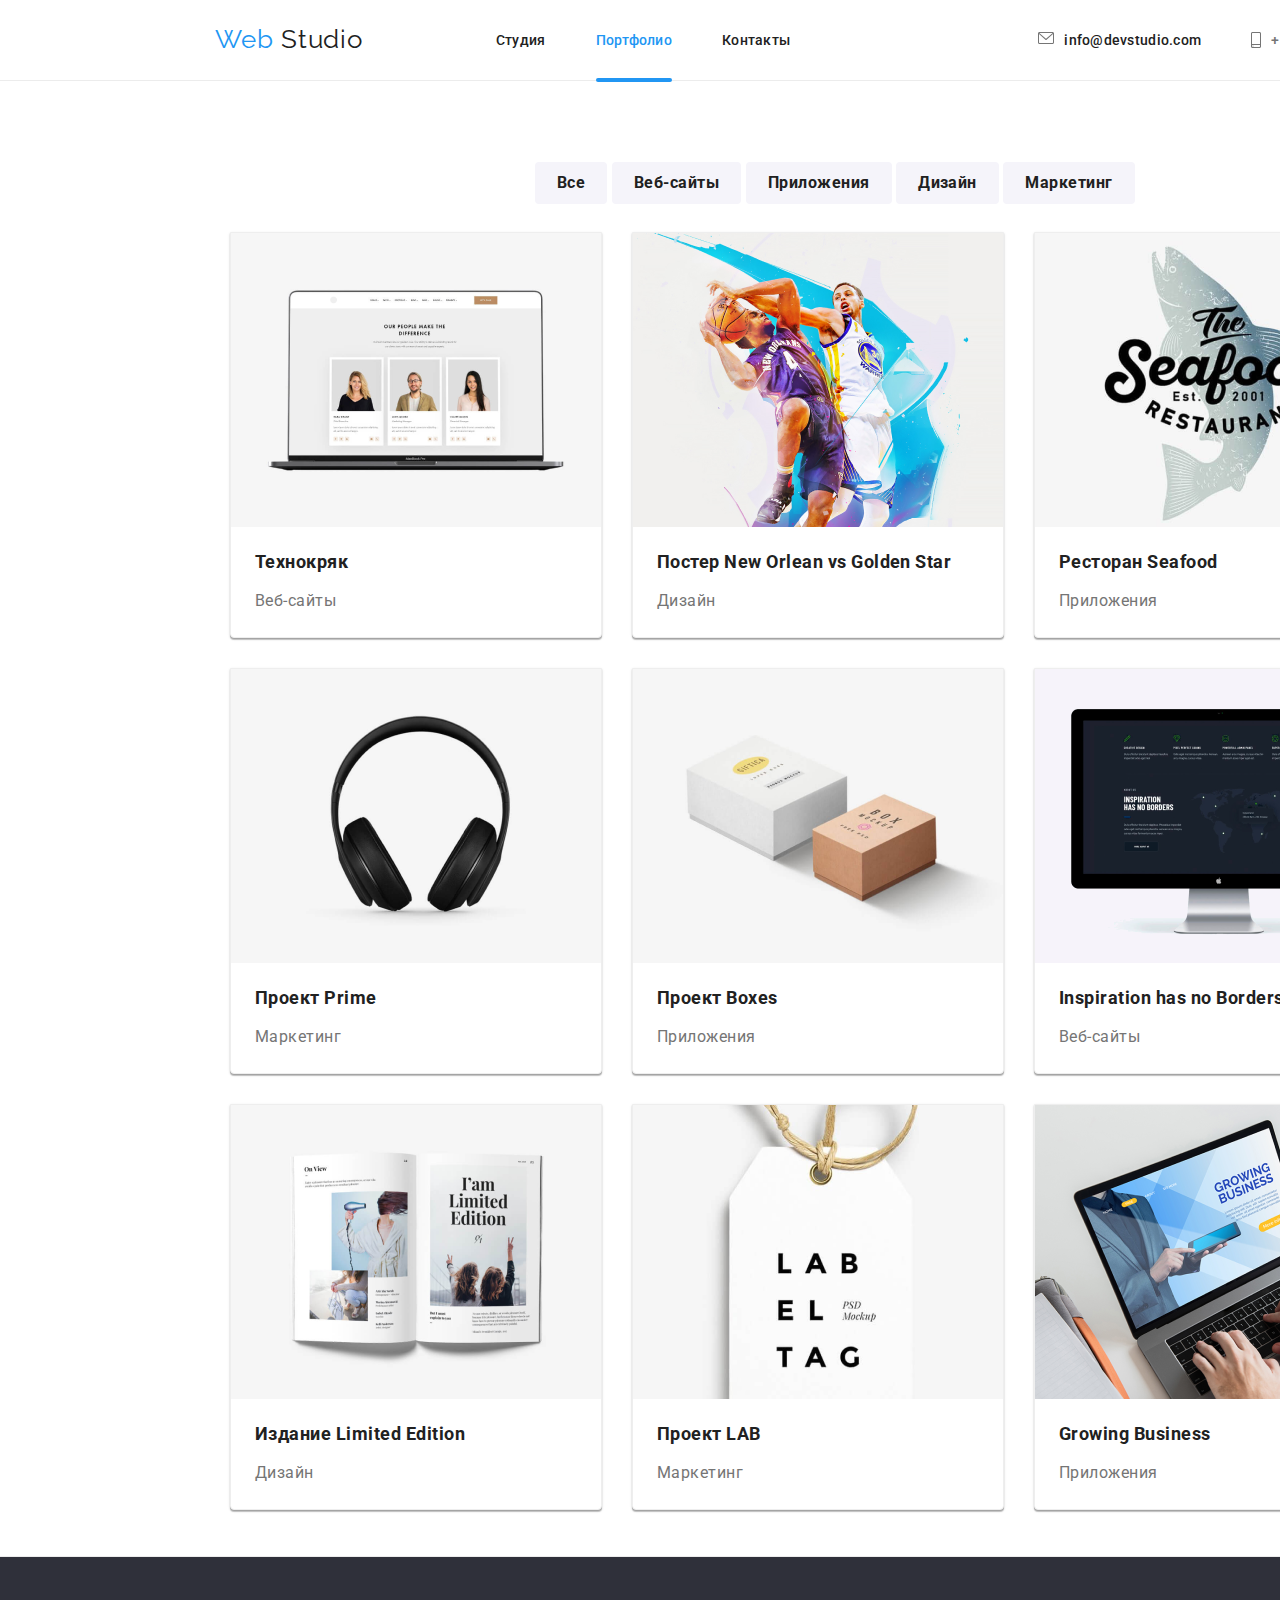
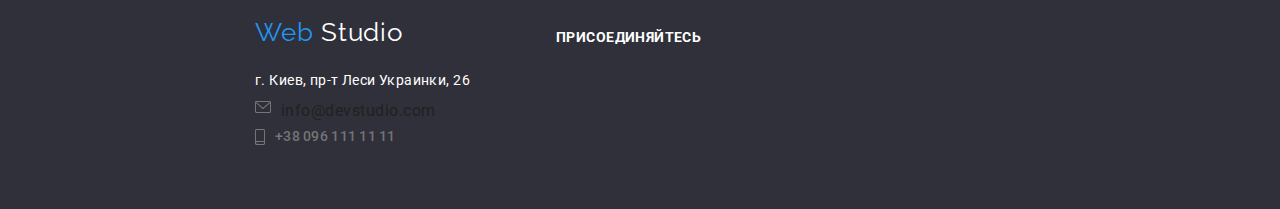
==== commit 7e3e3860: "анимации" ====
--- a/portfolio.html
+++ b/portfolio.html
@@ -36,24 +36,24 @@
                 <li><a href="" class="link btn secondary">Маркетинг</a></li>
             </ul>            
             <ul class="product list">
-                <li class="cardfolio"><img class="thumb" src="/img/portfolio/img1.png"alt="" width="370"><h2 class="tittle">Технокряк</h2><p class="text">Веб-сайты</p><p class="overlay">Ресурс предлагает комплексные предложения с разным уровнем функционала и сервисов. Все это позволит посетителю получить
-                исчерпывающие сведения о компании или частном лице</p></li>
-                <li class="cardfolio"><img class="thumb" src="/img/portfolio/img2.png"alt="" width="370"><h2 class="tittle">Постер New Orlean vs Golden Star</h2><p class="text">Дизайн</p><p class="overlay">Ресурс предлагает комплексные предложения с разным уровнем функционала и сервисов. Все это позволит посетителю получить
-                исчерпывающие сведения о компании или частном лице</p></li>
-                <li class="cardfolio"><img  class="thumb"src="/img/portfolio/img3.png"alt="" width="370"><h2 class="tittle">Ресторан Seafood</h2><p class="text">Приложения</p><p class="overlay">Ресурс предлагает комплексные предложения с разным уровнем функционала и сервисов. Все это позволит посетителю получить
-                исчерпывающие сведения о компании или частном лице</p></li>
-                <li class="cardfolio"><img class="thumb" src="/img/portfolio/img4.png"alt="" width="370"><h2 class="tittle">Проект Prime</h2><p class="text">Маркетинг</p><p class="overlay">Ресурс предлагает комплексные предложения с разным уровнем функционала и сервисов. Все это позволит посетителю получить
-                исчерпывающие сведения о компании или частном лице</p></li>
-                <li class="cardfolio"><img  class="thumb"src="/img/portfolio/img5.png"alt="" width="370"><h2 class="tittle">Проект Boxes</h2><p class="text">Приложения</p><p class="overlay">Ресурс предлагает комплексные предложения с разным уровнем функционала и сервисов. Все это позволит посетителю получить
-                исчерпывающие сведения о компании или частном лице</p></li>
-                <li class="cardfolio"><img class="thumb" src="/img/portfolio/img6.png"alt="" width="370"><h2 class="tittle">Inspiration has no Borders</h2><p class="text">Веб-сайты</p><p class="overlay">Ресурс предлагает комплексные предложения с разным уровнем функционала и сервисов. Все это позволит посетителю получить
-                исчерпывающие сведения о компании или частном лице</p></li>
-                <li class="cardfolio"><img  class="thumb"src="/img/portfolio/img7.png"alt="" width="370"><h2 class="tittle">Издание Limited Edition</h2><p class="text">Дизайн</p><p class="overlay">Ресурс предлагает комплексные предложения с разным уровнем функционала и сервисов. Все это позволит посетителю получить
-                исчерпывающие сведения о компании или частном лице</p></li>
-                <li class="cardfolio"><img  class="thumb"src="/img/portfolio/img8.png"alt="" width="370"><h2 class="tittle">Проект LAB</h2><p class="text">Маркетинг</p><p class="overlay">Ресурс предлагает комплексные предложения с разным уровнем функционала и сервисов. Все это позволит посетителю получить
-                исчерпывающие сведения о компании или частном лице</p></li>
-                <li class="cardfolio"><img  class="thumb"src="/img/portfolio/img9.png"alt="" width="370"><h2 class="tittle">Growing Business</h2><p class="text">Приложения</p><p class="overlay">Ресурс предлагает комплексные предложения с разным уровнем функционала и сервисов. Все это позволит посетителю получить
-                исчерпывающие сведения о компании или частном лице</p></li>
+                <li class="cardfolio"><img src="/img/portfolio/img1.png"alt="" width="370"><h2 class="tittle">Технокряк</h2><p class="text">Веб-сайты</p><div class="cardfolio-overlay">Ресурс предлагает комплексные предложения с разным уровнем функционала и сервисов. Все это позволит посетителю получить
+                исчерпывающие сведения о компании или частном лице.</div></li>
+                <li class="cardfolio"><img class="thumb" src="/img/portfolio/img2.png"alt="" width="370"><h2 class="tittle">Постер New Orlean vs Golden Star</h2><p class="text">Дизайн</p><div class="cardfolio-overlay">Ресурс предлагает комплексные предложения с разным уровнем функционала и сервисов. Все это позволит посетителю получить
+                исчерпывающие сведения о компании или частном лице.</div></li>
+                <li class="cardfolio"><img class="thumb" src="/img/portfolio/img3.png"alt="" width="370"><h2 class="tittle">Ресторан Seafood</h2><p class="text">Приложения</p><div class="cardfolio-overlay">Ресурс предлагает комплексные предложения с разным уровнем функционала и сервисов. Все это позволит посетителю получить
+                исчерпывающие сведения о компании или частном лице.</div></li>
+                <li class="cardfolio"><img class="thumb" src="/img/portfolio/img4.png"alt="" width="370"><h2 class="tittle">Проект Prime</h2><p class="text">Маркетинг</p><div class="cardfolio-overlay">Ресурс предлагает комплексные предложения с разным уровнем функционала и сервисов. Все это позволит посетителю получить
+                исчерпывающие сведения о компании или частном лице.</div></li>
+                <li class="cardfolio"><img class="thumb" src="/img/portfolio/img5.png"alt="" width="370"><h2 class="tittle">Проект Boxes</h2><p class="text">Приложения</p><div class="cardfolio-overlay">Ресурс предлагает комплексные предложения с разным уровнем функционала и сервисов. Все это позволит посетителю получить
+                исчерпывающие сведения о компании или частном лице.</div></li>
+                <li class="cardfolio"><img class="thumb" src="/img/portfolio/img6.png"alt="" width="370"><h2 class="tittle">Inspiration has no Borders</h2><p class="text">Веб-сайты</p><div class="cardfolio-overlay">Ресурс предлагает комплексные предложения с разным уровнем функционала и сервисов. Все это позволит посетителю получить
+                исчерпывающие сведения о компании или частном лице.</div></li>
+                <li class="cardfolio"><img class="thumb" src="/img/portfolio/img7.png"alt="" width="370"><h2 class="tittle">Издание Limited Edition</h2><p class="text">Дизайн</p><div class="cardfolio-overlay">Ресурс предлагает комплексные предложения с разным уровнем функционала и сервисов. Все это позволит посетителю получить
+                исчерпывающие сведения о компании или частном лице.</div></li>
+                <li class="cardfolio"><img class="thumb" src="/img/portfolio/img8.png"alt="" width="370"><h2 class="tittle">Проект LAB</h2><p class="text">Маркетинг</p><div class="cardfolio-overlay">Ресурс предлагает комплексные предложения с разным уровнем функционала и сервисов. Все это позволит посетителю получить
+                исчерпывающие сведения о компании или частном лице.</div></li>
+                <li class="cardfolio"><img class="thumb" src="/img/portfolio/img9.png"alt="" width="370"><h2 class="tittle">Growing Business</h2><p class="text">Приложения</p><div class="cardfolio-overlay">Ресурс предлагает комплексные предложения с разным уровнем функционала и сервисов. Все это позволит посетителю получить
+                исчерпывающие сведения о компании или частном лице.</div></li>
             </ul>
         </section>
     </main>
--- a/css/styles.css
+++ b/css/styles.css
@@ -52,20 +52,32 @@
 }
 .menu .link:last-child{margin-right: 0;}
 .link {
+    position: relative;
     display: block;
     text-decoration: none;
     color: var(--black-colour)
 }
 .link:hover{color: var(--ascent-blue-colour);}
 .email{display: flex;}
-.email::before{content: '';
+.email::before{
+    content: '';
     width: 16px;
     height: 12px;
     margin-right: 10px;
-background-image: url(/img/svg/icons/envelope.svg);}
+    background-image: url(/img/svg/icons/envelope.svg);}
 .current {
     color: var(--ascent-blue-colour);
 }
+.current::after{
+    content:'';
+    position: absolute;
+    left: 0px;
+    bottom: -34px;
+    display: block;
+    width: 100%;
+    height: 4px;
+    border-radius: 2px;
+    background-color: var(--ascent-blue-colour)}
 .menu .link:hover,
 .menu .link:focus {
     color: var(--ascent-blue-colour);
@@ -91,6 +103,7 @@
     letter-spacing: 0.02em;
     color: var(--primary-grey-colour);
 }
+.menu-tel::before:hover{background-image: url(/img/svg/icons/smartphone_hover.svg);}
 .menu-tel::before{content: '';
     width: 10px;
     height: 16px;
@@ -126,21 +139,40 @@
     width: 100%;
     height: 100%;
     z-index: 1;
-    background-color: rgba(0, 0, 0, 0.2);}
+    opacity: 1;
+    background-color: rgba(0, 0, 0, 0.2);
+    transition: opacity 250ms cubic-bezier(0.4, 0, 0.2, 1);}
 .backdrop.is-hidden{
     opacity: 0; 
     pointer-events: none;}
 .modal{
+    position: absolute;
     width: 528px;
     height: 581px;
-    position: absolute;
     top: 50%;
     left: 50%;
     transform: translate(-50%,-50%);
     background: #FFFFFF;
     box-shadow: 0px 1px 3px rgba(0, 0, 0, 0.12), 0px 1px 1px rgba(0, 0, 0, 0.14), 0px 2px 1px rgba(0, 0, 0, 0.2);
     border-radius: 4px;}
-
+.btn.modal {
+    width: 200px;
+    height: 50px;
+    font-weight: 700;
+    font-size: 16px;
+    line-height: 1.88;
+    align-items: center;
+    text-align: center;
+    letter-spacing: 0.06em;
+    border-radius: 4px;
+    background-color: var(--ascent-blue-colour);
+    color: var(--alt-white-colour)
+}
+.btn.modal:hover {
+    box-shadow: 0px 4px 4px rgba(0, 0, 0, 0.15);
+    border-radius: 4px;
+    cursor: pointer;
+}
 /* Особености */
 .section-tittle {
     visibility: hidden;
@@ -202,7 +234,6 @@
     color: var(--text-colour);
     background-color: var(--alt-white-colour);
 }
-
 .btn.primary {
     width: 200px;
     height: 50px;
@@ -239,23 +270,6 @@
     box-shadow: 0px 3px 1px rgba(0, 0, 0, 0.1), 0px 1px 2px rgba(0, 0, 0, 0.08), 0px 2px 2px rgba(0, 0, 0, 0.12);
     border-radius: 4px;
 }
-.btn.modal{
-    
-    width: 200px;
-    height: 50px;
-    margin-top: 40px;
-    font-weight: 700;
-    font-size: 16px;
-    line-height: 1.88;
-    align-items: center;
-    text-align: center;
-    letter-spacing: 0.06em;
-    border-radius: 4px;
-    background-color: var(--ascent-blue-colour);
-    color: var(--alt-white-colour)}
-.btn.modal:hover{box-shadow: 0px 4px 4px rgba(0, 0, 0, 0.15);
-    border-radius: 4px;
-    cursor: pointer;}
 /* Чем мы занимаемся */
 .work {
     width: 1200px;
@@ -445,33 +459,29 @@
     border: 1px solid #EEEEEE;
     box-shadow: 0px 1px 3px rgba(0, 0, 0, 0.12), 0px 1px 1px rgba(0, 0, 0, 0.14), 0px 2px 1px rgba(0, 0, 0, 0.2);
 }
-.thumb::before{content: '';
-display: inline-block;
-position: absolute;
-width: 100%;
-height: 100%;
-background-color: rgba(200, 150, 0, 0.5);}
-.thumb{position: relative;}
-.overlay{
+.thumb{
+    overflow: hidden;}
+.cardfolio-overlay{
     position: absolute;
-    top: 0%;
-    padding-left: 24px;
-    padding-bottom: 63px;
-    padding-top: 63px;
-    margin: 0;    
+    top: 0;
+    left: 0;
+    width: 100%;
+    height: 73%;
     font-weight: 400;
     font-size: 18px;
     line-height: 28px;
+    letter-spacing: 0.03em;
+    color: #FFFFFF;
     opacity: 0;
-    color: #FFFFFF;}
+    background-color: rgba(33, 150, 243, 0.9);
+    transform: translateY(100%);
+    transition: transform 300ms cubic-bezier(0.4, 0, 0.2, 1);
+}
 .cardfolio:nth-child(3n){margin-right: 0px;}
-.cardfolio:not(:nth-child(3n)) {
-    margin-bottom: 30px;
-}
-.cardfolio:hover .overlay { 
+.cardfolio:not(:nth-child(3n)) {margin-bottom: 30px;}
+.cardfolio:hover .cardfolio-overlay{
     opacity: 1;
-    background-color: rgba(33, 150, 243, 0.9);
-    transition: 300ms;
+    transform: translateY(0); 
     cursor: pointer;
 }
 .product{
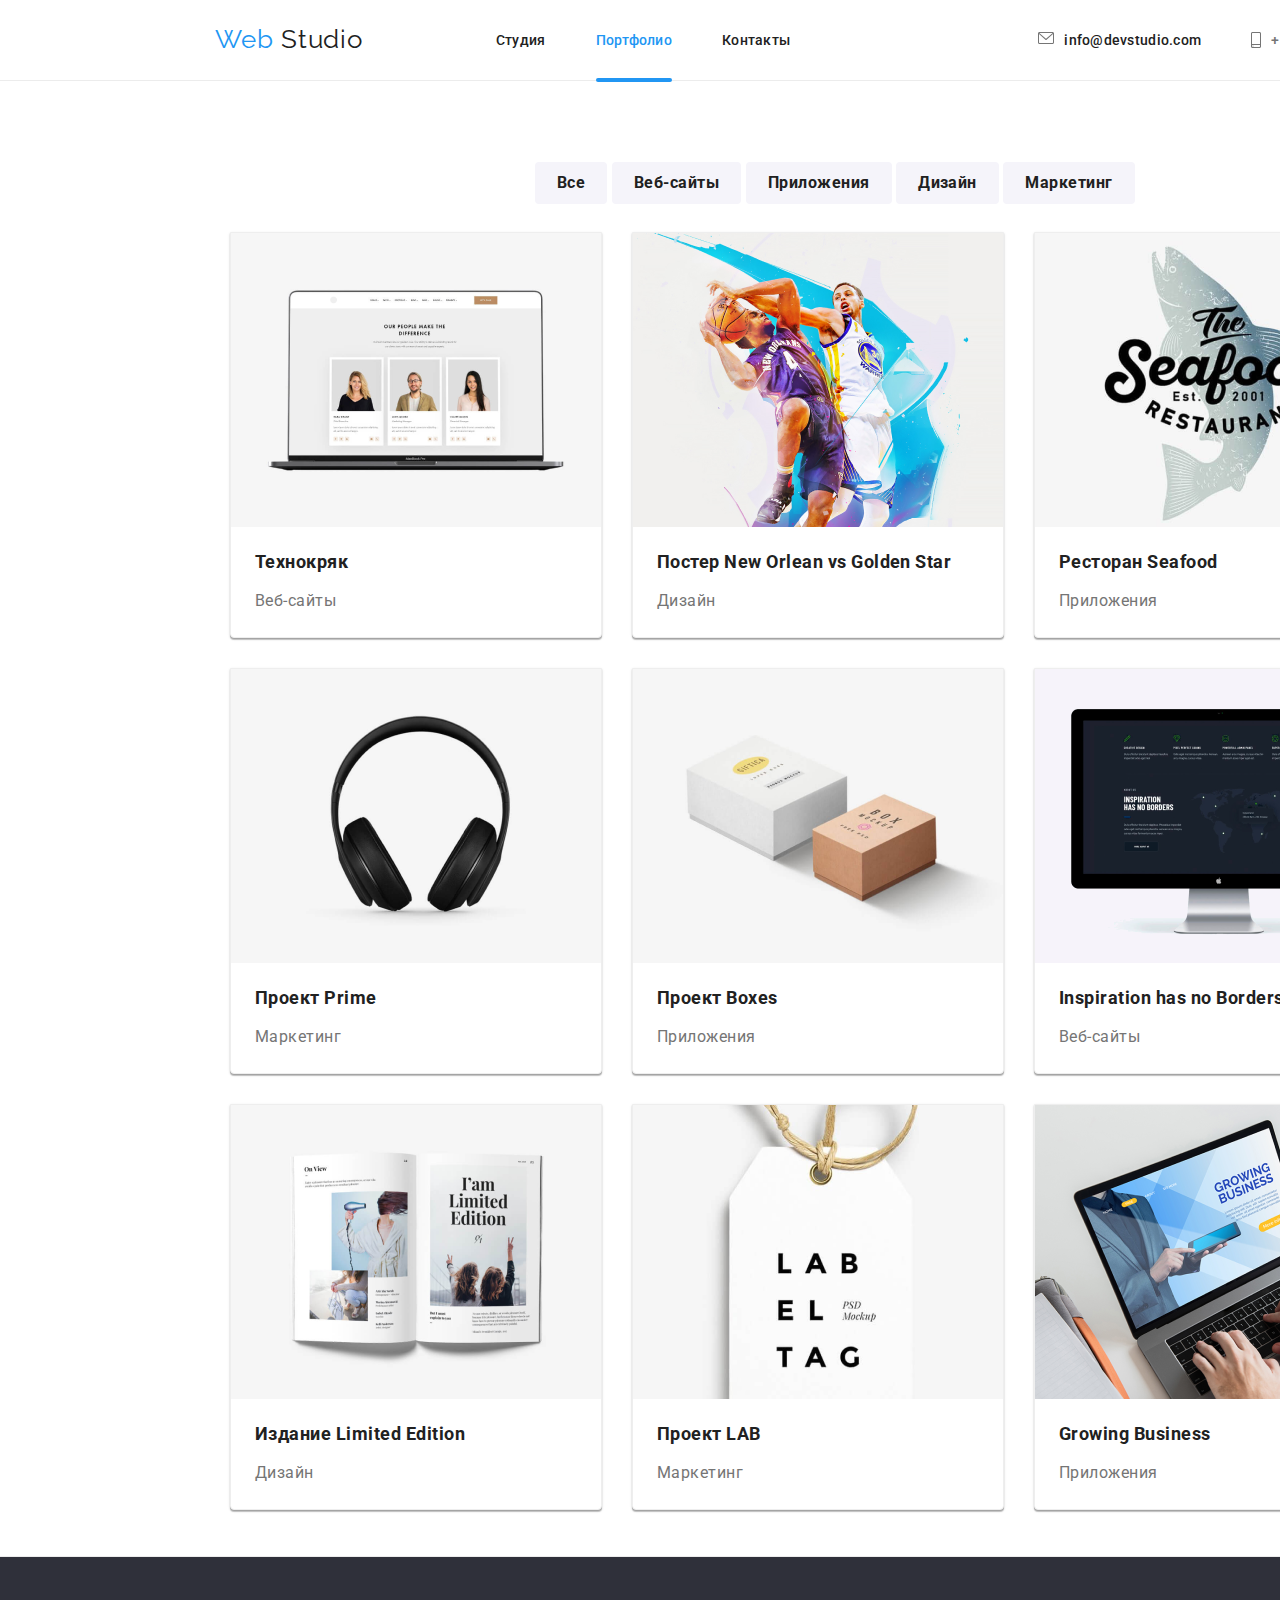
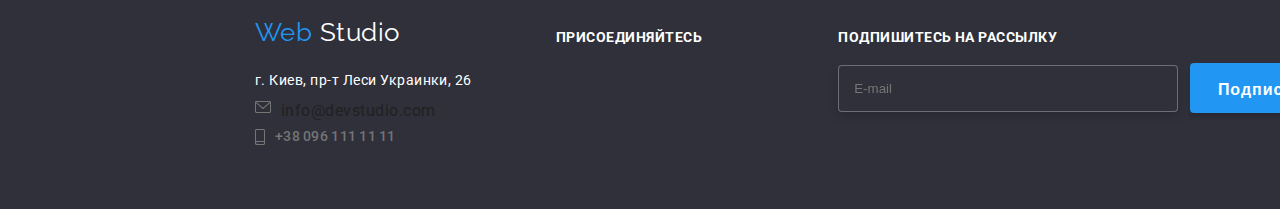
==== commit da807543: "добавил формы" ====
--- a/portfolio.html
+++ b/portfolio.html
@@ -66,7 +66,22 @@
             <li class="menu-tel">+38 096 111 11 11</li>
         </ul>
     </div>
-    <div><p class="social">присоединяйтесь</p></div>
+    <div class="social">присоединяйтесь</div>
+    <div class="subscibe">
+        <form>
+            <div class="sub">
+                <label for="email">Подпишитесь на рассылку</label>
+                <input type="email" name="email" placeholder="E-mail">
+            </div>
+        </form>
+    </div>
+    <button class="footer-btn">Подписаться
+        <svg class="icon_send" width="24" height="24" viewBox="0 0 24 24" fill="none" xmlns="http://www.w3.org/2000/svg">
+            <path
+                d="M24 0L0 13.5L7.66994 16.3407L19.5 5.25002L10.5017 17.3896L10.509 17.3923L10.5 17.3896V24.0001L14.8013 18.982L20.2501 21.0001L24 0Z"
+                fill="white" />
+        </svg>
+    </button>
 </footer>
 </body>
 </html>--- a/css/styles.css
+++ b/css/styles.css
@@ -145,6 +145,68 @@
 .backdrop.is-hidden{
     opacity: 0; 
     pointer-events: none;}
+textarea{
+    padding: 12px;
+    border: 1px solid rgba(33, 33, 33, 0.2);
+    border-radius: 4px;
+    resize: none;}
+textarea::placeholder{
+    font-family: 'Roboto';
+    font-style: normal;
+    font-weight: 400;
+    font-size: 12px;
+    line-height: 14px;
+    letter-spacing: 0.01em;
+    color: rgba(117, 117, 117, 0.5);}
+.form-modal{    
+    margin-bottom: 12px;
+    margin-left: 40px;
+    margin-right: 40px;
+    outline: 4px #212121;
+    display: flex;
+    flex-direction: column;
+    font-weight: 400;
+    font-size: 12px;
+    line-height: 14px;
+    letter-spacing: 0.01em;
+    color: #757575;}
+.form-modal input{
+    margin: 0;
+    padding: 10px;
+    padding-left: 40px;
+    border: 1px solid rgba(33, 33, 33, 0.2);
+    border-radius: 4px;}
+.form-modal label{padding-bottom: 4px;}
+.form-modal .icon-v{
+    position: absolute;
+    left: 10.67%;
+    top: 17.67%;}
+.form-modal .icon-t {
+    position: absolute;
+    left: 10.67%;
+    top: 29%;
+}
+.form-modal .icon-m {
+    position: absolute;
+    left: 10.67%;
+    top: 40.67%;
+}
+.form-policy{
+    margin-top: 20px;
+    margin-left: 50px;
+    font-weight: 400;
+    font-size: 14px;
+    line-height: 24px;
+    letter-spacing: 0.03em;
+    color: #757575;}
+.modal .text{
+    margin-top: 30px;
+    font-weight: 700;
+    font-size: 20px;
+    line-height: 23px;
+    text-align: center;
+    letter-spacing: 0.03em;
+    color: #212121;}
 .modal{
     position: absolute;
     width: 528px;
@@ -155,22 +217,24 @@
     background: #FFFFFF;
     box-shadow: 0px 1px 3px rgba(0, 0, 0, 0.12), 0px 1px 1px rgba(0, 0, 0, 0.14), 0px 2px 1px rgba(0, 0, 0, 0.2);
     border-radius: 4px;}
-.btn.modal {
+.btn-modal {
+    display: block;
+    margin-top: 30px;
+    margin-left: 164px;
     width: 200px;
     height: 50px;
     font-weight: 700;
     font-size: 16px;
     line-height: 1.88;
-    align-items: center;
-    text-align: center;
     letter-spacing: 0.06em;
-    border-radius: 4px;
     background-color: var(--ascent-blue-colour);
-    color: var(--alt-white-colour)
+    color: var(--alt-white-colour);
+    border: #2196F3;
+    box-shadow: 0px 4px 4px rgba(0, 0, 0, 0.15);
+    border-radius: 4px;
 }
 .btn.modal:hover {
     box-shadow: 0px 4px 4px rgba(0, 0, 0, 0.15);
-    border-radius: 4px;
     cursor: pointer;
 }
 /* Особености */
@@ -270,6 +334,26 @@
     box-shadow: 0px 3px 1px rgba(0, 0, 0, 0.1), 0px 1px 2px rgba(0, 0, 0, 0.08), 0px 2px 2px rgba(0, 0, 0, 0.12);
     border-radius: 4px;
 }
+.footer-btn{
+    position: relative;
+    width: 200px;
+    height: 50px;
+    margin-top: 106px;
+    margin-left: 12px;
+    font-weight: 700;
+    font-size: 16px;
+    line-height: 1.88;
+    align-items: center;
+    text-align: center;
+    letter-spacing: 0.06em;
+    border-radius: 4px;
+    border: #2196F3;
+    background-color: var(--ascent-blue-colour);
+    color: var(--alt-white-colour)}
+.footer-btn{
+    box-shadow: 0px 4px 4px rgba(0, 0, 0, 0.15);
+    border-radius: 4px;
+    cursor: pointer;}
 /* Чем мы занимаемся */
 .work {
     width: 1200px;
@@ -407,22 +491,18 @@
 .adres .ulica{font-weight: 400;
     font-size: 14px;
     line-height: 24px;
-    letter-spacing: 0.03em;
     color: var(--alt-white-colour);}
 .adres .text{
     font-weight: 400;
     font-size: 14px;
     line-height: 24px;
-    letter-spacing: 0.03em;
     color: var(--primary-grey-colour);}
-.social{position: relative;
-    display:block;
+.social{
     margin-top: 72px;
     margin-left: 70px;
     font-weight: 700;
     font-size: 14px;
     line-height: 16px;
-    letter-spacing: 0.03em;
     text-transform: uppercase;
     color: var(--alt-white-colour);}
 .footer-logo {
@@ -435,11 +515,34 @@
     line-height: 1.19;
     text-decoration: none;
     color: var(--ascent-blue-colour);
-    letter-spacing: 0.03em;
+    
 }
 .footer .text {
     color: var(--primary-grey-colour);
 }
+.subscribe{display: flex;}
+.sub{
+    display: flex;
+    flex-direction: column;
+    width: 340px;
+    margin-top: 72px;
+    margin-left: 136px;
+    font-weight: 700;
+    font-size: 14px;
+    line-height: 16px;
+    text-transform: uppercase;
+    color: var(--alt-white-colour);
+}
+.sub label{
+    margin-bottom: 20px;
+}
+.sub input{
+    padding: 15px;
+    border: 1px solid rgba(255, 255, 255, 0.3);
+    background: #2F303A;
+    filter: drop-shadow(0px 4px 4px rgba(0, 0, 0, 0.15));
+    border-radius: 4px;}
+.icon_cend{}
 
 /* Портфолио */
 .portfolio {
